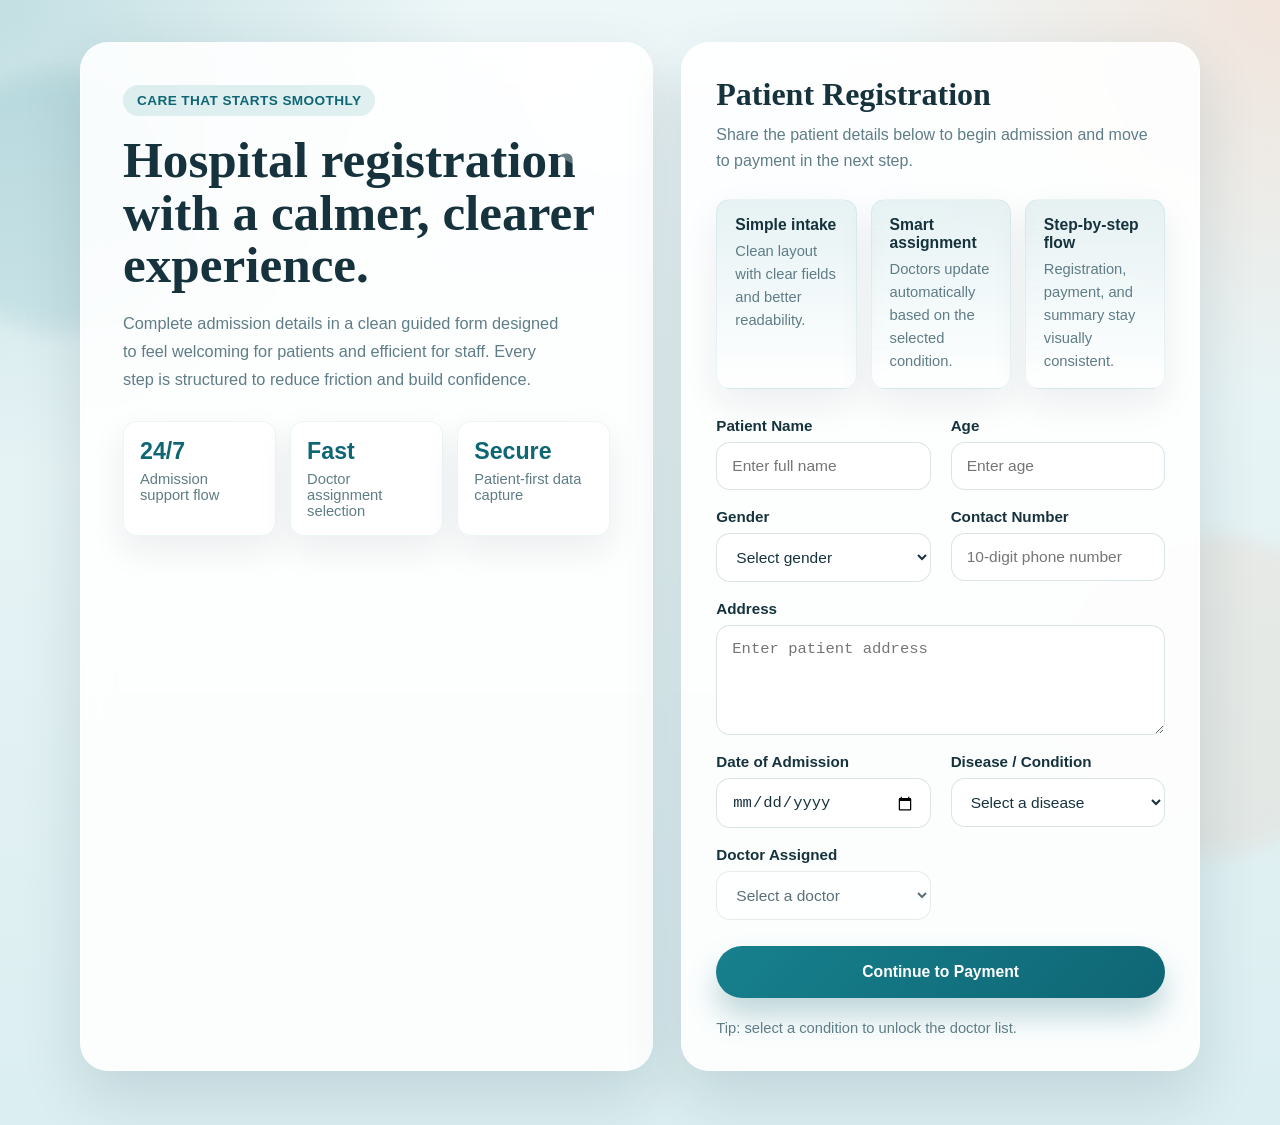
==== index.html @ 691381e1 "hospital registration" ====
<!DOCTYPE html>
<html lang="en">
<head>
    <meta charset="UTF-8">
    <meta name="viewport" content="width=device-width, initial-scale=1.0">
    <title>Hospital Registration</title>
    <link rel="stylesheet" href="style.css">
</head>
<body>
    <main class="page-shell">
        <section class="hero-panel">
            <div class="hero-copy">
                <span class="eyebrow">Care That Starts Smoothly</span>
                <h1>Hospital registration with a calmer, clearer experience.</h1>
                <p>Complete admission details in a clean guided form designed to feel welcoming for patients and efficient for staff. Every step is structured to reduce friction and build confidence.</p>

                <div class="hero-stats">
                    <div class="stat-card">
                        <span class="stat-value">24/7</span>
                        <span class="stat-label">Admission support flow</span>
                    </div>
                    <div class="stat-card">
                        <span class="stat-value">Fast</span>
                        <span class="stat-label">Doctor assignment selection</span>
                    </div>
                    <div class="stat-card">
                        <span class="stat-value">Secure</span>
                        <span class="stat-label">Patient-first data capture</span>
                    </div>
                </div>
            </div>

            <div class="container">
                <h2>Patient Registration</h2>
                <p class="section-intro">Share the patient details below to begin admission and move to payment in the next step.</p>

                <div class="highlight-strip">
                    <div class="detail-card">
                        <strong>Simple intake</strong>
                        <span>Clean layout with clear fields and better readability.</span>
                    </div>
                    <div class="detail-card">
                        <strong>Smart assignment</strong>
                        <span>Doctors update automatically based on the selected condition.</span>
                    </div>
                    <div class="detail-card">
                        <strong>Step-by-step flow</strong>
                        <span>Registration, payment, and summary stay visually consistent.</span>
                    </div>
                </div>

                <form action="payment.html" method="get">
                    <div class="form-grid">
                        <div class="field-group">
                            <label for="patientName">Patient Name</label>
                            <input type="text" id="patientName" name="patientName" placeholder="Enter full name" required>
                        </div>

                        <div class="field-group">
                            <label for="age">Age</label>
                            <input type="number" id="age" name="age" min="0" max="120" placeholder="Enter age" required>
                        </div>

                        <div class="field-group">
                            <label for="gender">Gender</label>
                            <select id="gender" name="gender" required>
                                <option value="" disabled selected>Select gender</option>
                                <option value="Male">Male</option>
                                <option value="Female">Female</option>
                                <option value="Other">Other</option>
                            </select>
                        </div>

                        <div class="field-group">
                            <label for="contact">Contact Number</label>
                            <input type="text" id="contact" name="contact" pattern="[0-9]{10}" title="Enter a 10-digit phone number" placeholder="10-digit phone number" required>
                        </div>

                        <div class="field-group full-width">
                            <label for="address">Address</label>
                            <textarea id="address" name="address" placeholder="Enter patient address" required></textarea>
                        </div>

                        <div class="field-group">
                            <label for="admissionDate">Date of Admission</label>
                            <input type="date" id="admissionDate" name="admissionDate" required>
                        </div>

                        <div class="field-group">
                            <label for="disease">Disease / Condition</label>
                            <select id="disease" name="disease" required>
                                <option value="" disabled selected>Select a disease</option>
                                <option value="Flu">Flu</option>
                                <option value="Cold">Cold</option>
                                <option value="Diabetes">Diabetes</option>
                                <option value="Hypertension">Hypertension</option>
                                <option value="Asthma">Asthma</option>
                            </select>
                        </div>

                        <div class="field-group">
                            <label for="doctor">Doctor Assigned</label>
                            <select id="doctor" name="doctor" required disabled>
                                <option value="" disabled selected>Select a doctor</option>
                            </select>
                        </div>

                        <div class="field-group full-width">
                            <input type="submit" value="Continue to Payment">
                            <div class="mini-note">Tip: select a condition to unlock the doctor list.</div>
                        </div>
                    </div>
                </form>
            </div>
        </section>
    </main>

    <script>
        const diseaseToDoctors = {
            Flu: ["Dr. Smith", "Dr. Johnson"],
            Cold: ["Dr. Lee", "Dr. Kim"],
            Diabetes: ["Dr. Patel", "Dr. Gupta"],
            Hypertension: ["Dr. Brown", "Dr. Davis"],
            Asthma: ["Dr. Wilson", "Dr. Martinez"]
        };

        const diseaseSelect = document.getElementById("disease");
        const doctorSelect = document.getElementById("doctor");

        diseaseSelect.addEventListener("change", function () {
            const selectedDisease = this.value;
            doctorSelect.innerHTML = '<option value="" disabled selected>Select a doctor</option>';

            if (selectedDisease && diseaseToDoctors[selectedDisease]) {
                diseaseToDoctors[selectedDisease].forEach((doctor) => {
                    const option = document.createElement("option");
                    option.value = doctor;
                    option.textContent = doctor;
                    doctorSelect.appendChild(option);
                });
                doctorSelect.disabled = false;
            } else {
                doctorSelect.disabled = true;
            }
        });
    </script>
</body>
</html>
---- style.css ----
:root {
    --bg-top: #eef7f8;
    --bg-bottom: #dbeef1;
    --surface: rgba(255, 255, 255, 0.9);
    --surface-strong: #ffffff;
    --text: #16333d;
    --muted: #5f7d87;
    --line: rgba(26, 87, 107, 0.16);
    --primary: #17808d;
    --primary-dark: #0f6674;
    --accent: #ff8f5b;
    --accent-soft: #fff0e8;
    --success: #1b8a5a;
    --shadow: 0 24px 60px rgba(19, 56, 68, 0.14);
    --shadow-soft: 0 14px 35px rgba(22, 51, 61, 0.08);
    --radius-xl: 28px;
    --radius-lg: 20px;
    --radius-md: 14px;
}

* {
    box-sizing: border-box;
}

html {
    scroll-behavior: smooth;
}

body {
    margin: 0;
    min-height: 100vh;
    font-family: "Trebuchet MS", "Segoe UI", sans-serif;
    color: var(--text);
    background:
        radial-gradient(circle at top left, rgba(23, 128, 141, 0.2), transparent 28%),
        radial-gradient(circle at top right, rgba(255, 143, 91, 0.18), transparent 24%),
        linear-gradient(180deg, var(--bg-top), var(--bg-bottom));
    overflow-x: hidden;
}

body::before,
body::after {
    content: "";
    position: fixed;
    inset: auto;
    border-radius: 50%;
    pointer-events: none;
    z-index: 0;
    filter: blur(10px);
    opacity: 0.65;
}

body::before {
    width: 260px;
    height: 260px;
    top: 8%;
    left: -70px;
    background: rgba(23, 128, 141, 0.14);
    animation: floatOrb 12s ease-in-out infinite;
}

body::after {
    width: 320px;
    height: 320px;
    bottom: 5%;
    right: -90px;
    background: rgba(255, 143, 91, 0.14);
    animation: floatOrb 15s ease-in-out infinite reverse;
}

.page-shell {
    position: relative;
    z-index: 1;
    width: min(1120px, calc(100% - 32px));
    margin: 0 auto;
    padding: 42px 0 54px;
}

.hero-panel,
.container,
.summary-container {
    backdrop-filter: blur(14px);
}

.hero-panel {
    display: grid;
    grid-template-columns: 1.05fr 0.95fr;
    gap: 28px;
    align-items: stretch;
}

.hero-copy,
.container,
.summary-container {
    background: var(--surface);
    border: 1px solid rgba(255, 255, 255, 0.68);
    border-radius: var(--radius-xl);
    box-shadow: var(--shadow);
}

.hero-copy {
    padding: 42px;
    position: relative;
    overflow: hidden;
    animation: riseIn 0.8s ease-out both;
}

.hero-copy::after {
    content: "";
    position: absolute;
    width: 180px;
    height: 180px;
    right: -50px;
    top: -50px;
    border-radius: 50%;
    background: linear-gradient(135deg, rgba(255, 255, 255, 0.85), rgba(255, 255, 255, 0));
}

.eyebrow {
    display: inline-flex;
    align-items: center;
    gap: 8px;
    padding: 8px 14px;
    border-radius: 999px;
    background: rgba(23, 128, 141, 0.12);
    color: var(--primary-dark);
    font-size: 0.85rem;
    font-weight: 700;
    letter-spacing: 0.03em;
    text-transform: uppercase;
}

.hero-copy h1,
h1,
h2 {
    margin: 0;
    font-family: Georgia, "Times New Roman", serif;
}

.hero-copy h1 {
    margin-top: 18px;
    font-size: clamp(2.3rem, 4vw, 4.2rem);
    line-height: 1.03;
}

.hero-copy p {
    margin: 18px 0 0;
    max-width: 48ch;
    color: var(--muted);
    line-height: 1.7;
    font-size: 1.02rem;
}

.hero-stats {
    display: grid;
    grid-template-columns: repeat(3, 1fr);
    gap: 14px;
    margin-top: 28px;
}

.stat-card {
    padding: 16px;
    border-radius: var(--radius-md);
    background: rgba(255, 255, 255, 0.72);
    border: 1px solid rgba(23, 128, 141, 0.08);
    box-shadow: var(--shadow-soft);
    transform: translateY(18px);
    opacity: 0;
    animation: riseIn 0.7s ease-out forwards;
}

.stat-card:nth-child(2) {
    animation-delay: 0.12s;
}

.stat-card:nth-child(3) {
    animation-delay: 0.24s;
}

.stat-value {
    display: block;
    font-size: 1.45rem;
    font-weight: 800;
    color: var(--primary-dark);
}

.stat-label {
    display: block;
    margin-top: 6px;
    color: var(--muted);
    font-size: 0.92rem;
}

.container,
.summary-container {
    padding: 34px;
    animation: riseIn 0.85s ease-out both;
}

.container {
    position: relative;
}

.container h2,
.summary-container h2 {
    font-size: 2rem;
    line-height: 1.1;
}

.section-intro {
    margin: 10px 0 26px;
    color: var(--muted);
    line-height: 1.6;
}

.form-grid {
    display: grid;
    grid-template-columns: repeat(2, minmax(0, 1fr));
    gap: 18px 20px;
}

.field-group,
.detail-card,
.payment-detail,
.summary-item,
.registration-details {
    border-radius: var(--radius-md);
}

.field-group {
    display: flex;
    flex-direction: column;
    gap: 8px;
}

.field-group.full-width {
    grid-column: 1 / -1;
}

label {
    font-size: 0.95rem;
    font-weight: 700;
    color: var(--text);
}

input[type="text"],
input[type="number"],
input[type="date"],
input[type="month"],
input[type="email"],
input[type="password"],
select,
textarea {
    width: 100%;
    padding: 14px 15px;
    border: 1px solid var(--line);
    border-radius: 14px;
    background: rgba(255, 255, 255, 0.94);
    color: var(--text);
    font-size: 0.97rem;
    transition: border-color 0.25s ease, box-shadow 0.25s ease, transform 0.25s ease;
    outline: none;
}

textarea {
    min-height: 110px;
    resize: vertical;
}

input:focus,
select:focus,
textarea:focus {
    border-color: rgba(23, 128, 141, 0.6);
    box-shadow: 0 0 0 4px rgba(23, 128, 141, 0.14);
    transform: translateY(-1px);
}

.highlight-strip {
    display: grid;
    grid-template-columns: repeat(3, 1fr);
    gap: 14px;
    margin: 24px 0 28px;
}

.detail-card {
    padding: 16px 18px;
    background: linear-gradient(180deg, rgba(23, 128, 141, 0.1), rgba(255, 255, 255, 0.72));
    border: 1px solid rgba(23, 128, 141, 0.08);
    box-shadow: var(--shadow-soft);
}

.detail-card strong {
    display: block;
    margin-bottom: 6px;
    font-size: 0.98rem;
}

.detail-card span {
    color: var(--muted);
    font-size: 0.92rem;
    line-height: 1.55;
}

input[type="submit"],
.primary-button,
.back-link {
    display: inline-flex;
    align-items: center;
    justify-content: center;
    gap: 8px;
    min-height: 52px;
    padding: 14px 22px;
    border-radius: 999px;
    border: none;
    text-decoration: none;
    font-weight: 800;
    font-size: 0.98rem;
    transition: transform 0.25s ease, box-shadow 0.25s ease, background 0.25s ease;
}

input[type="submit"],
.primary-button {
    width: 100%;
    margin-top: 8px;
    color: #fff;
    background: linear-gradient(135deg, var(--primary), var(--primary-dark));
    box-shadow: 0 18px 30px rgba(15, 102, 116, 0.26);
    cursor: pointer;
}

input[type="submit"]:hover,
.primary-button:hover,
.back-link:hover {
    transform: translateY(-2px);
}

input[type="submit"]:hover,
.primary-button:hover {
    box-shadow: 0 22px 34px rgba(15, 102, 116, 0.32);
}

.registration-details,
.summary-banner,
.success-banner {
    padding: 22px;
    margin-bottom: 22px;
    background: linear-gradient(135deg, rgba(23, 128, 141, 0.12), rgba(255, 255, 255, 0.85));
    border: 1px solid rgba(23, 128, 141, 0.12);
    box-shadow: var(--shadow-soft);
}

.registration-details ul {
    margin: 14px 0 0;
    padding-left: 18px;
    color: var(--muted);
    line-height: 1.8;
}

.payment-detail,
.summary-item {
    margin-bottom: 16px;
}

.payment-detail p,
.summary-item,
.muted-text {
    color: var(--muted);
    line-height: 1.65;
}

.summary-list {
    display: grid;
    gap: 14px;
}

.summary-item {
    padding: 16px 18px;
    background: rgba(255, 255, 255, 0.74);
    border: 1px solid rgba(23, 128, 141, 0.1);
    box-shadow: var(--shadow-soft);
}

.summary-label {
    display: block;
    margin-bottom: 4px;
    color: var(--primary-dark);
    font-weight: 800;
}

.summary-banner,
.success-banner {
    border-radius: 20px;
}

.success-banner {
    color: var(--success);
    font-weight: 800;
    background: linear-gradient(135deg, rgba(27, 138, 90, 0.12), rgba(255, 255, 255, 0.88));
    border-color: rgba(27, 138, 90, 0.16);
}

.page-actions {
    display: flex;
    gap: 14px;
    flex-wrap: wrap;
    margin-top: 12px;
}

.back-link {
    min-width: 210px;
    color: var(--primary-dark);
    background: var(--accent-soft);
    border: 1px solid rgba(255, 143, 91, 0.26);
    box-shadow: 0 14px 28px rgba(255, 143, 91, 0.16);
}

.print-button {
    min-width: 210px;
}

.mini-note {
    margin-top: 14px;
    color: var(--muted);
    font-size: 0.92rem;
}

@keyframes riseIn {
    from {
        opacity: 0;
        transform: translateY(24px);
    }
    to {
        opacity: 1;
        transform: translateY(0);
    }
}

@keyframes floatOrb {
    0%,
    100% {
        transform: translate3d(0, 0, 0);
    }
    50% {
        transform: translate3d(0, -18px, 0);
    }
}

@media (max-width: 900px) {
    .hero-panel {
        grid-template-columns: 1fr;
    }

    .hero-copy,
    .container,
    .summary-container {
        padding: 26px;
    }
}

@media (max-width: 680px) {
    .page-shell {
        width: min(100% - 22px, 1120px);
        padding-top: 18px;
    }

    .form-grid,
    .hero-stats,
    .highlight-strip {
        grid-template-columns: 1fr;
    }

    .container h2,
    .summary-container h2 {
        font-size: 1.7rem;
    }

    .page-actions {
        flex-direction: column;
    }

    .back-link {
        width: 100%;
    }

    .print-button {
        width: 100%;
    }
}

@media print {
    body {
        background: #ffffff;
    }

    body::before,
    body::after {
        display: none;
    }

    .page-shell {
        width: 100%;
        padding: 0;
    }

    .summary-container {
        box-shadow: none;
        border: 1px solid #d9d9d9;
        background: #ffffff;
    }

    .page-actions {
        display: none;
    }
}
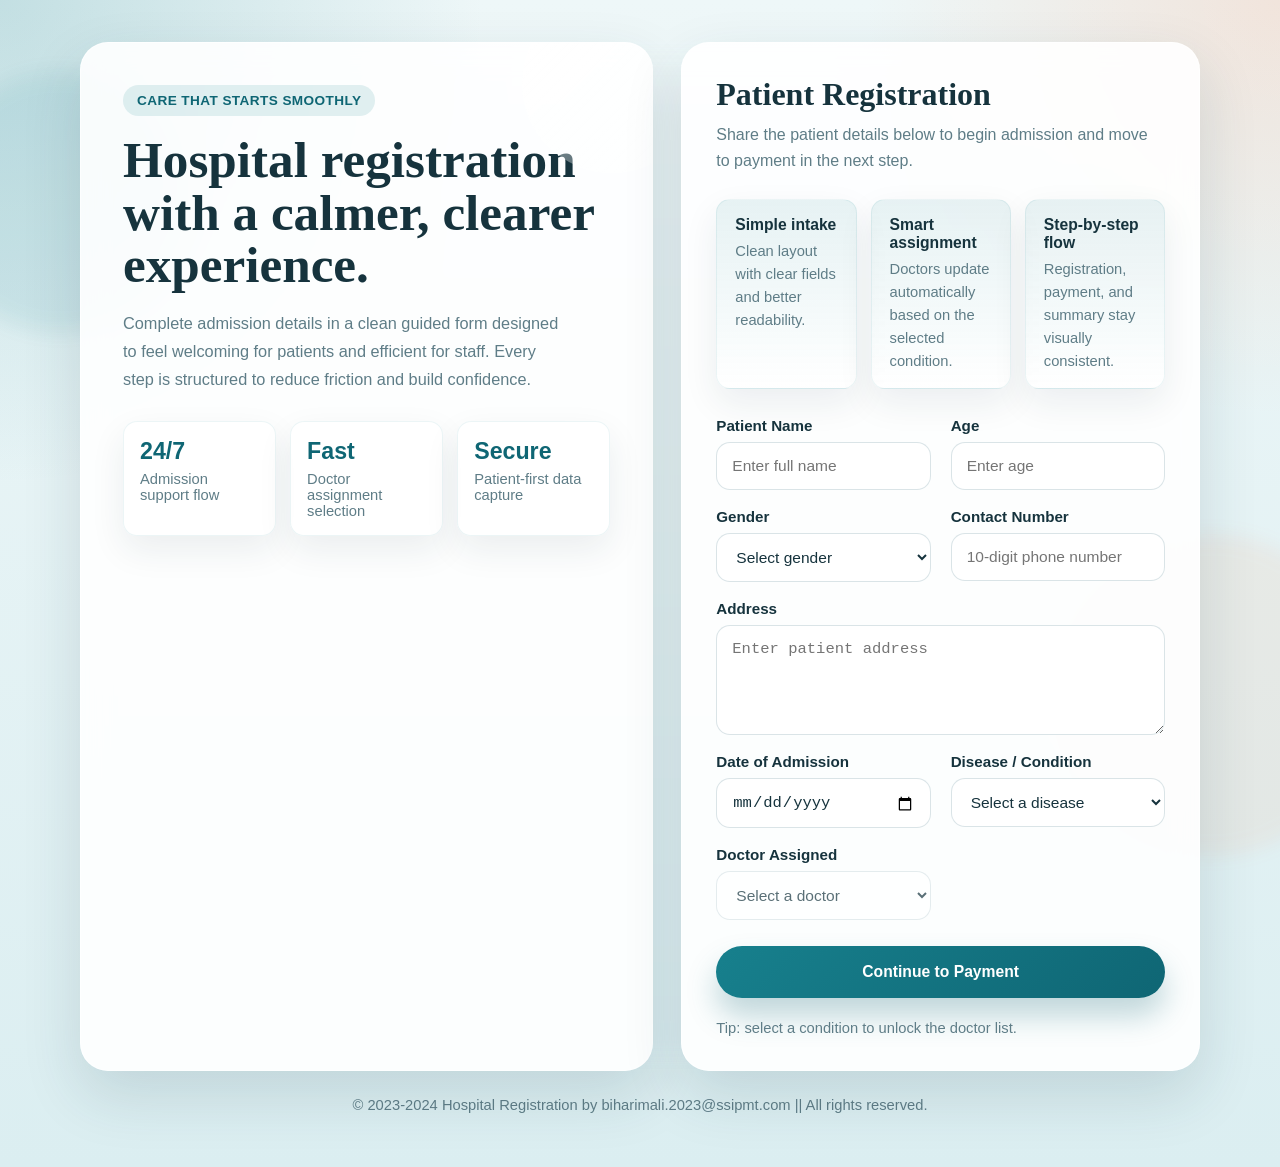
==== commit 2b571ad3: "updated" ====
--- a/index.html
+++ b/index.html
@@ -113,6 +113,10 @@
                 </form>
             </div>
         </section>
+
+        <footer class="site-footer">
+            &copy; 2023-2024 Hospital Registration by biharimali.2023@ssipmt.com || All rights reserved.
+        </footer>
     </main>
 
     <script>
--- a/style.css
+++ b/style.css
@@ -424,6 +424,13 @@
     font-size: 0.92rem;
 }
 
+.site-footer {
+    margin-top: 26px;
+    text-align: center;
+    color: var(--muted);
+    font-size: 0.92rem;
+}
+
 @keyframes riseIn {
     from {
         opacity: 0;
@@ -511,4 +518,8 @@
     .page-actions {
         display: none;
     }
-}
+
+    .site-footer {
+        margin-top: 18px;
+    }
+}
